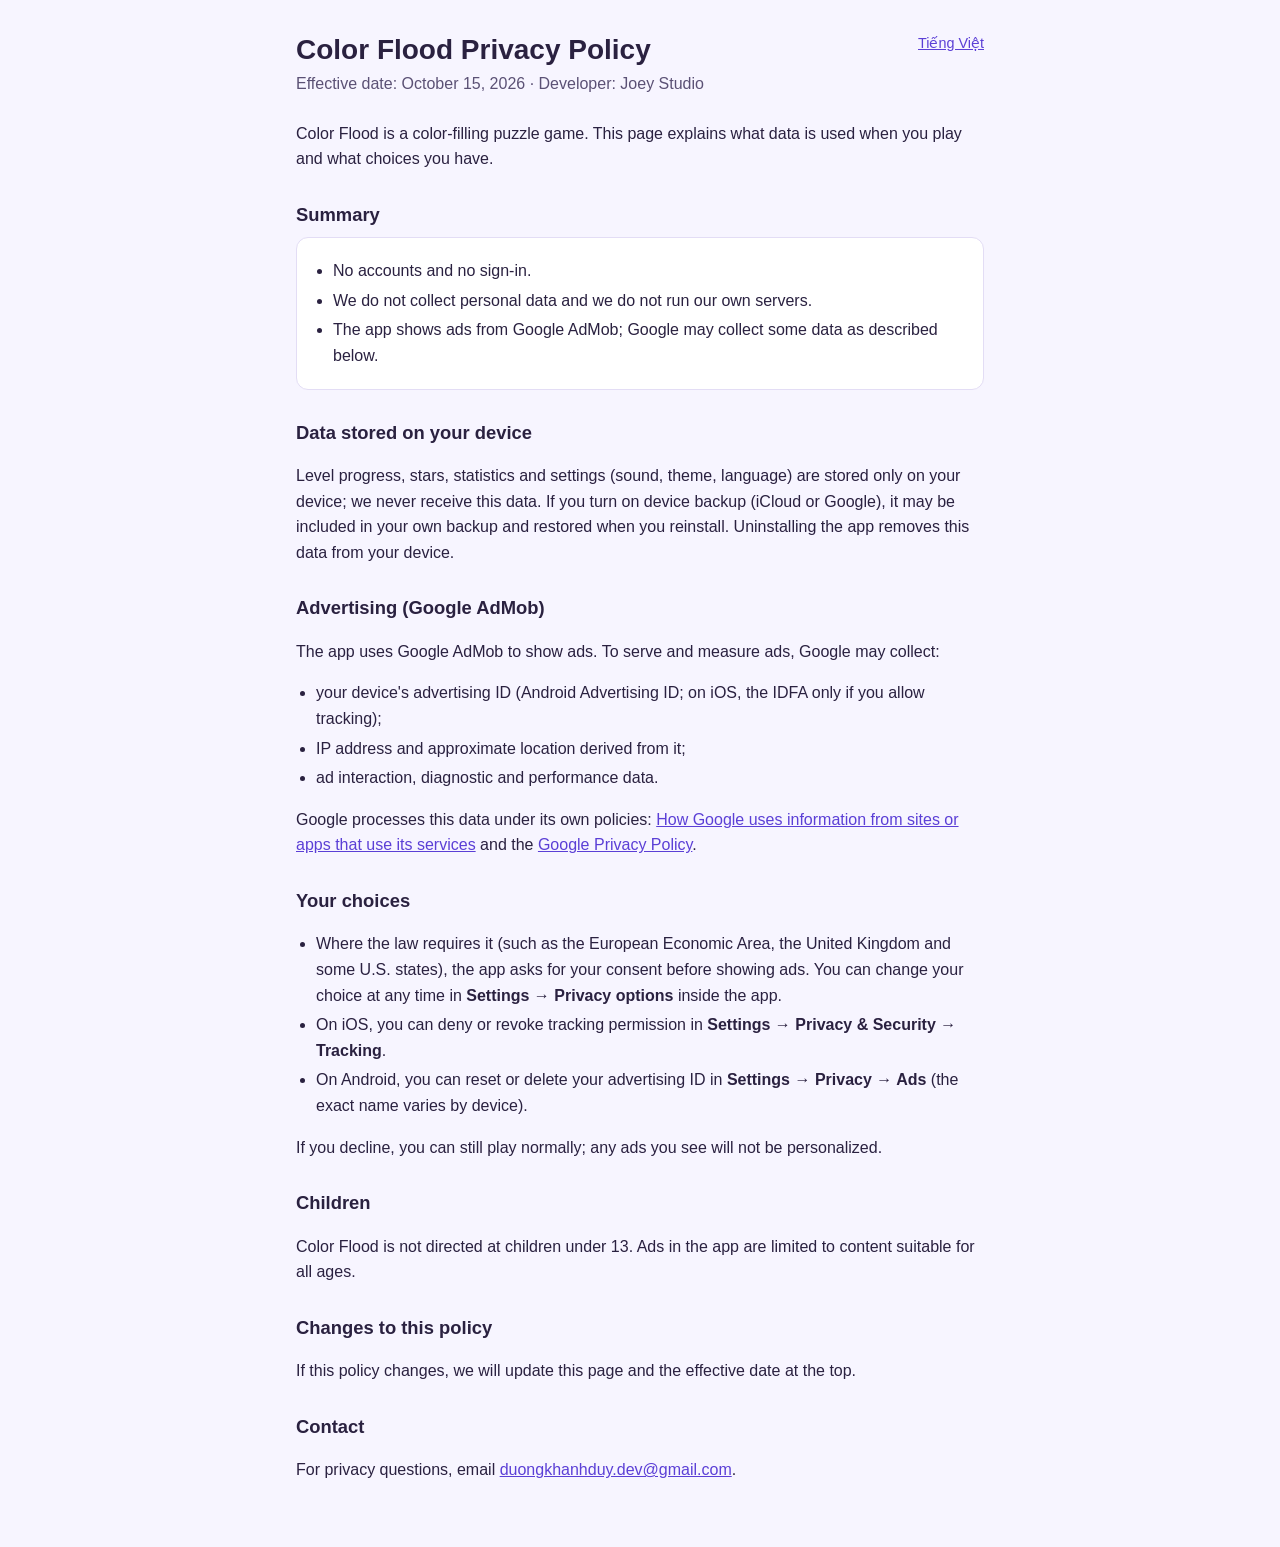
==== color-flood/index.html @ c4b96499 "Restructure into multi-game privacy policy generator Per-game config in games/, shared text in local" ====
<!doctype html>
<html lang="en">
<head>
  <meta charset="utf-8">
  <meta name="viewport" content="width=device-width, initial-scale=1">
  <title>Color Flood Privacy Policy</title>
  <meta http-equiv="refresh" content="0; url=en.html">
  <link rel="canonical" href="en.html">
</head>
<body>
  <p><a href="en.html">Color Flood Privacy Policy</a></p>
</body>
</html>
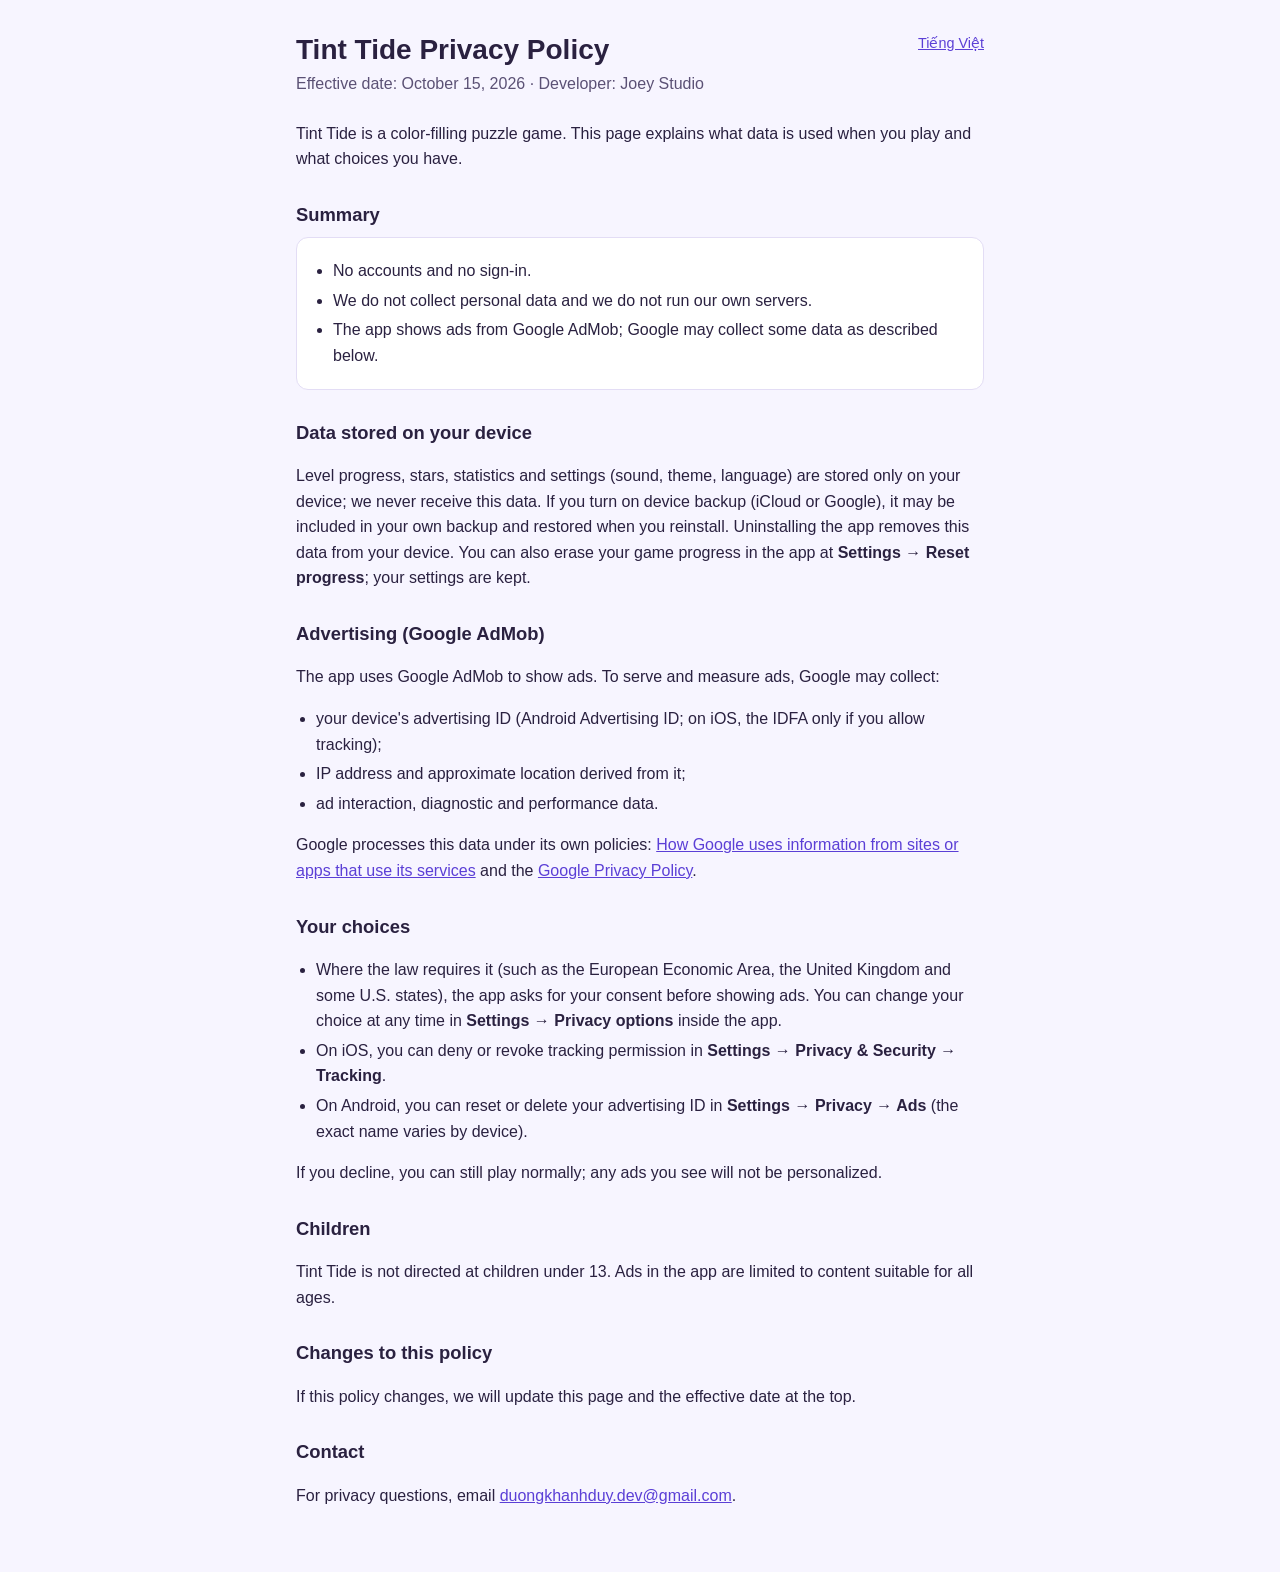
==== commit 1881be54: "Rename Color Flood to Tint Tide Move pages to tint-tide/ and keep color-flood/ as redirects via a ne" ====
--- a/color-flood/index.html
+++ b/color-flood/index.html
@@ -3,11 +3,11 @@
 <head>
   <meta charset="utf-8">
   <meta name="viewport" content="width=device-width, initial-scale=1">
-  <title>Color Flood Privacy Policy</title>
-  <meta http-equiv="refresh" content="0; url=en.html">
-  <link rel="canonical" href="en.html">
+  <title>Tint Tide Privacy Policy</title>
+  <meta http-equiv="refresh" content="0; url=../tint-tide/index.html">
+  <link rel="canonical" href="../tint-tide/index.html">
 </head>
 <body>
-  <p><a href="en.html">Color Flood Privacy Policy</a></p>
+  <p><a href="../tint-tide/index.html">Tint Tide Privacy Policy</a></p>
 </body>
 </html>
